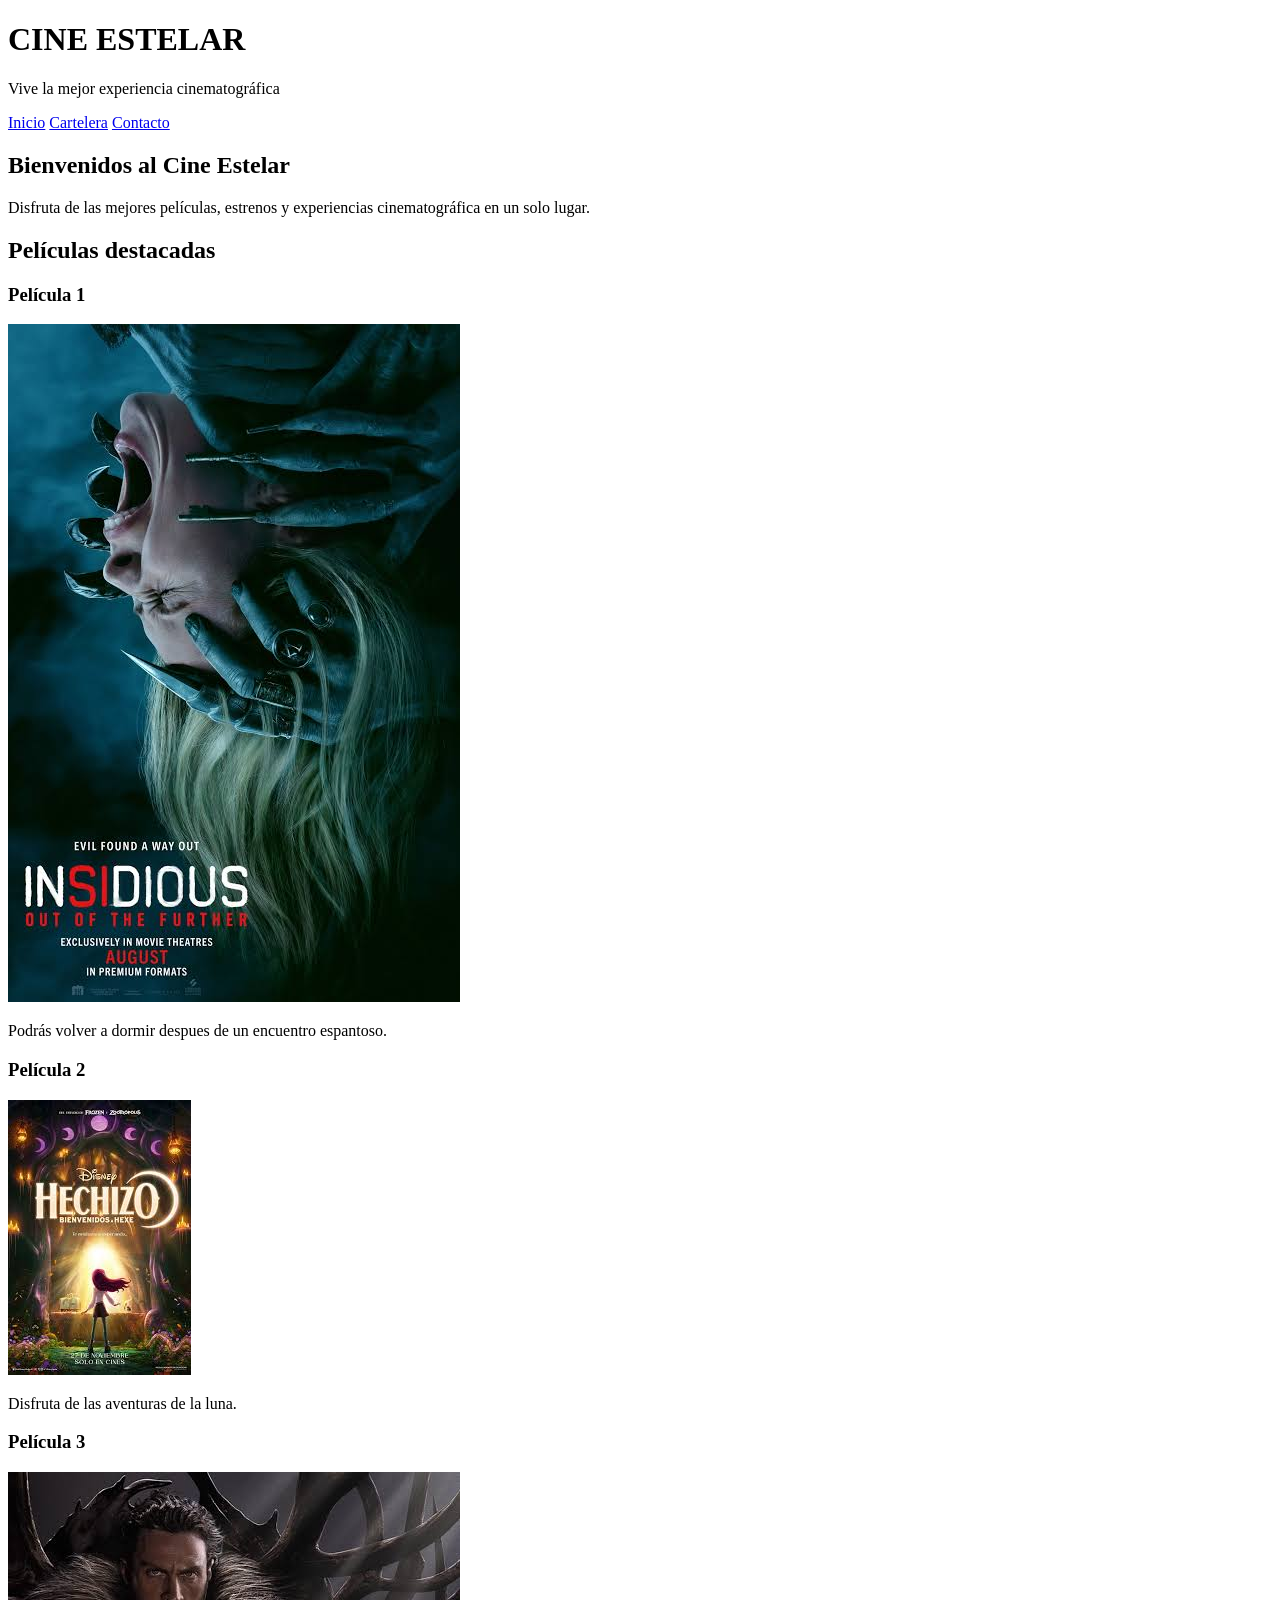
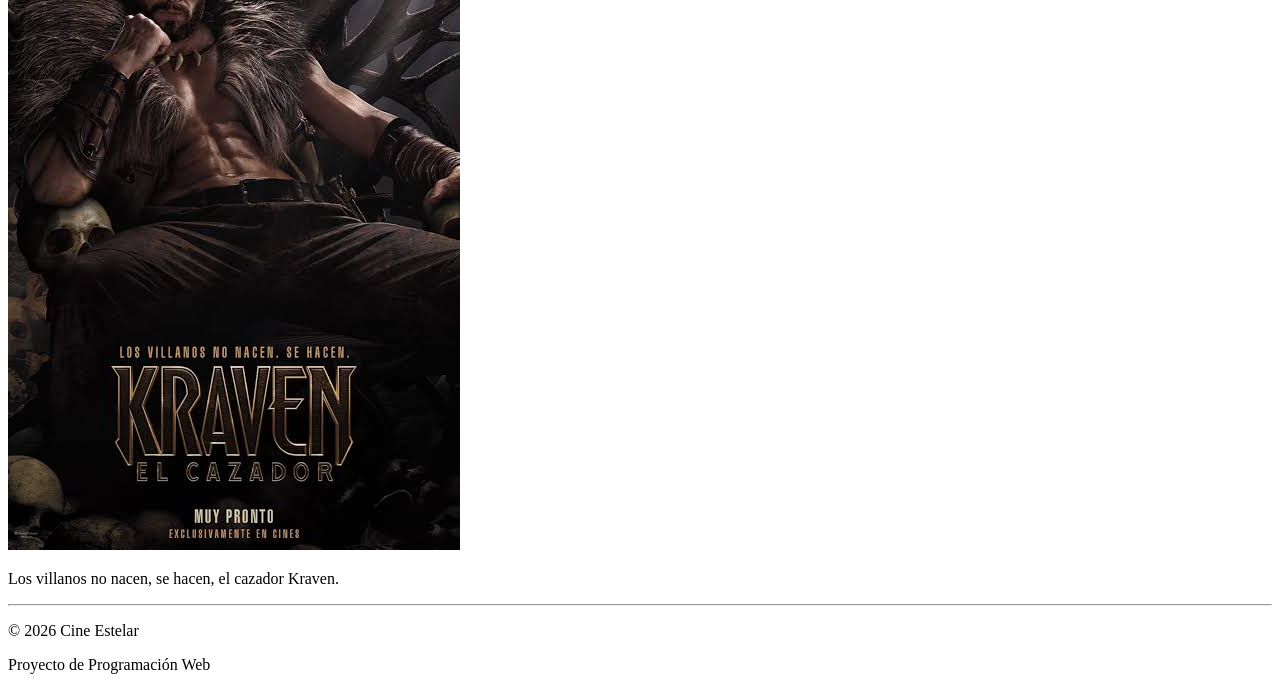
==== index.html @ 431b7093 "Primer avance del proyecto cine" ====
<!DOCTYPE html>
<html lang="es">
<head>
    <meta charset="UTF-8">
    <meta name="viewport" content="width=device-width, initial-scale=1.0">
    <title>Cine - Inicio</title>
</head>
<body>
    <header>
        <h1> CINE ESTELAR</h1>
        <P>Vive la mejor experiencia cinematográfica</P>

    <nav>
        <a href="index.html">Inicio</a>
        <a href="cartelera.html">Cartelera</a>
        <a href="contacto.html">Contacto</a>
    </nav>
    </header>

    <main>
        <section>
            <h2>Bienvenidos al Cine Estelar</h2>

            <p>
                Disfruta de las mejores películas, estrenos y 
                experiencias cinematográfica en un solo lugar.
            </p>
        </section>

        <section>
            <h2>Películas destacadas</h2>
                
                <article>
                    <h3>Película 1</h3>
                    <img src="cine/insidious.jpg" alt="imagen de insidious">
                    <p>Podrás volver a dormir despues de un encuentro espantoso.</p>
                </article>

                <article>
                    <h3>Película 2</h3>
                    <img src="cine/hechizo.jpg" alt="imagen de hechizo">
                    <p>Disfruta de las aventuras de la luna.</p>
                </article>

                <article>
                    <h3>Película 3</h3>
                    <img src="cine/kraven.jpg" alt="imagen de kraven">
                    <p>Los villanos no nacen, se hacen, el cazador Kraven.</p>
                </article>

        </section>
    </main>

    <hr>

    <footer>
        <p>&copy; 2026 Cine Estelar</p>
        <p>Proyecto de Programación Web</p>
    </footer>
</body>
</html>
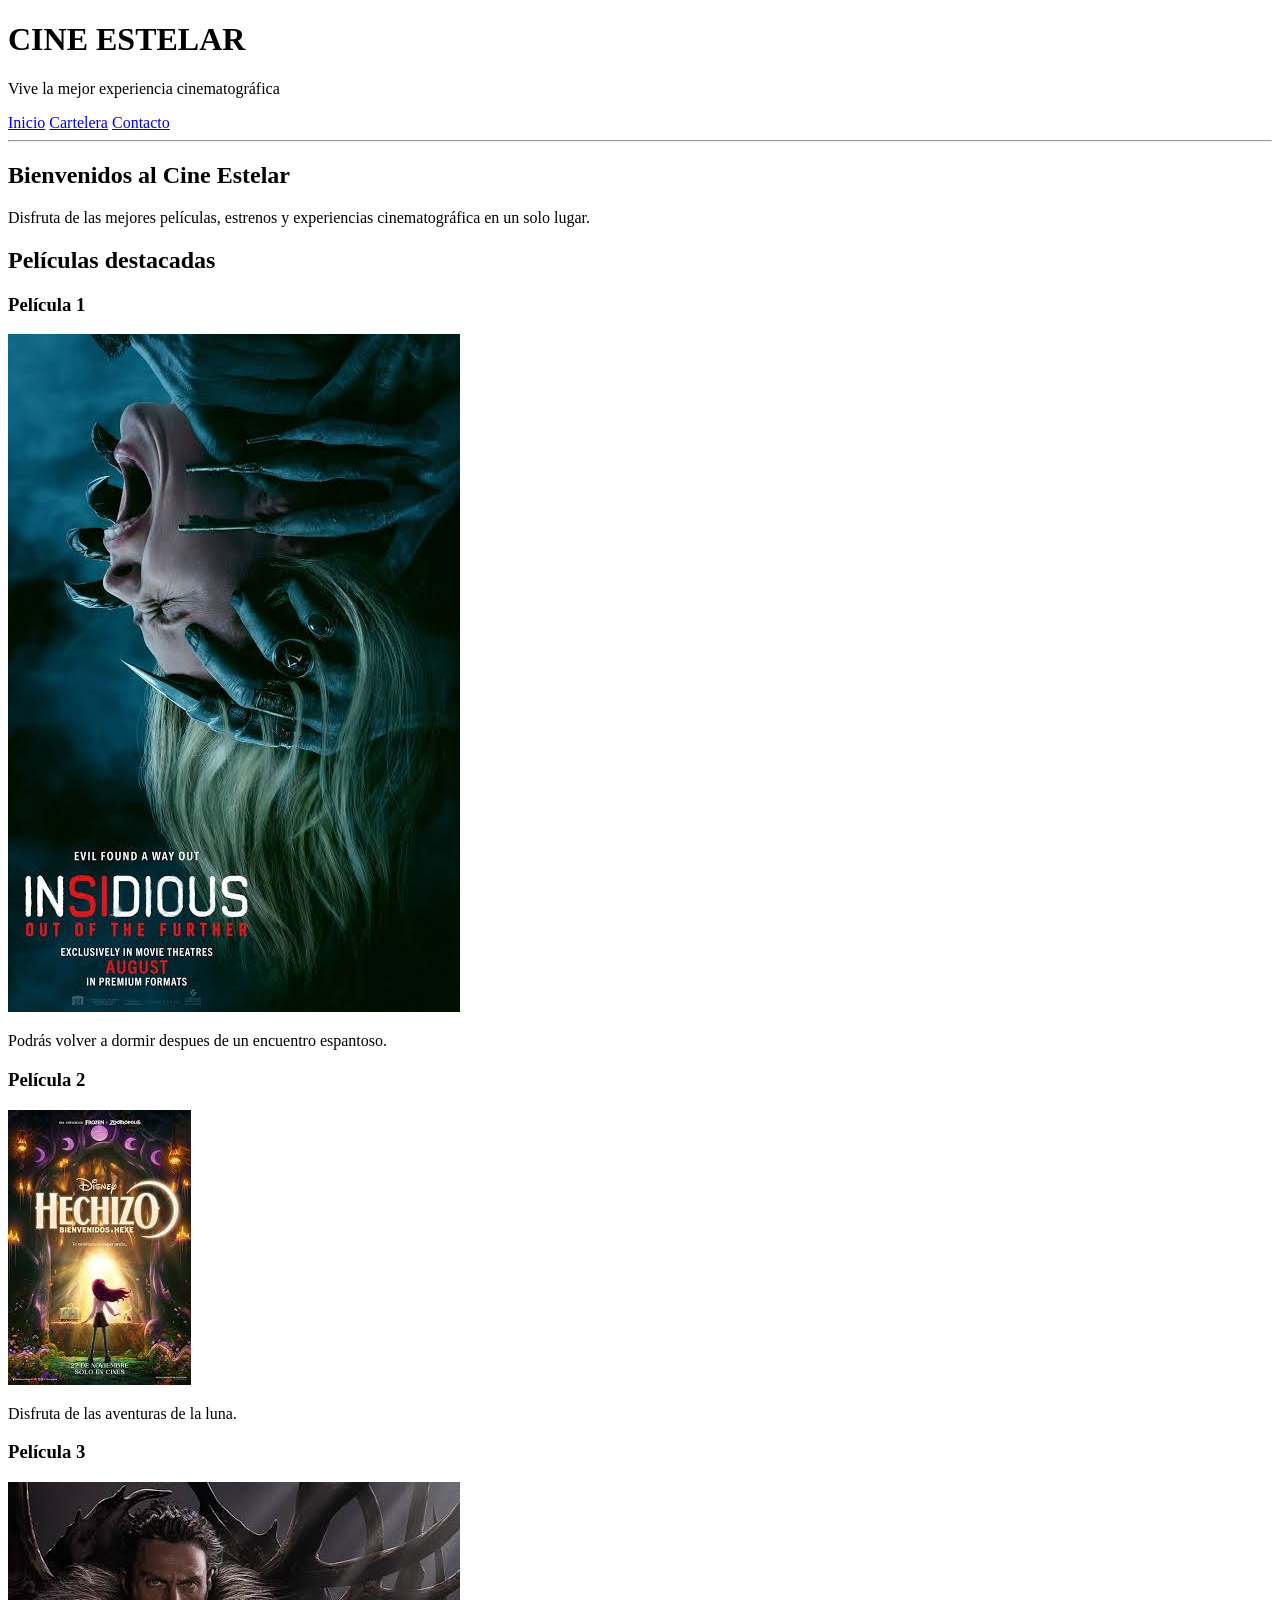
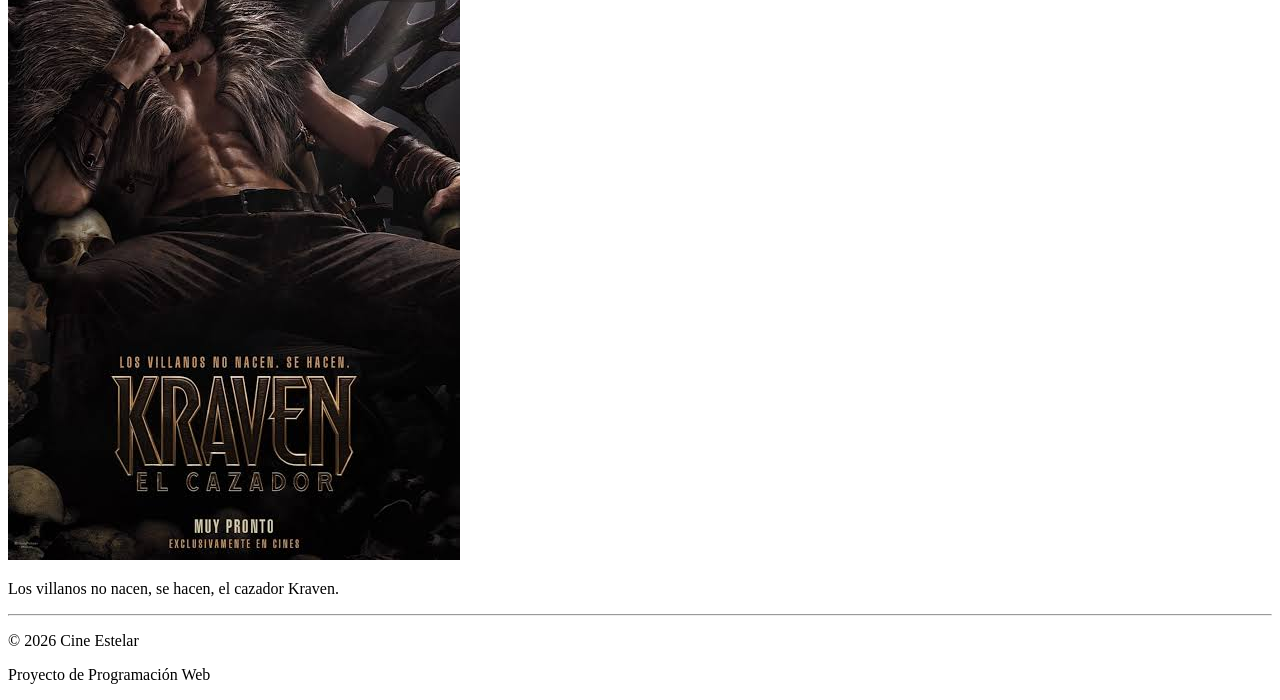
==== commit d165a39d: "Actualización de las páginas" ====
--- a/index.html
+++ b/index.html
@@ -16,6 +16,7 @@
         <a href="contacto.html">Contacto</a>
     </nav>
     </header>
+    <hr>
 
     <main>
         <section>
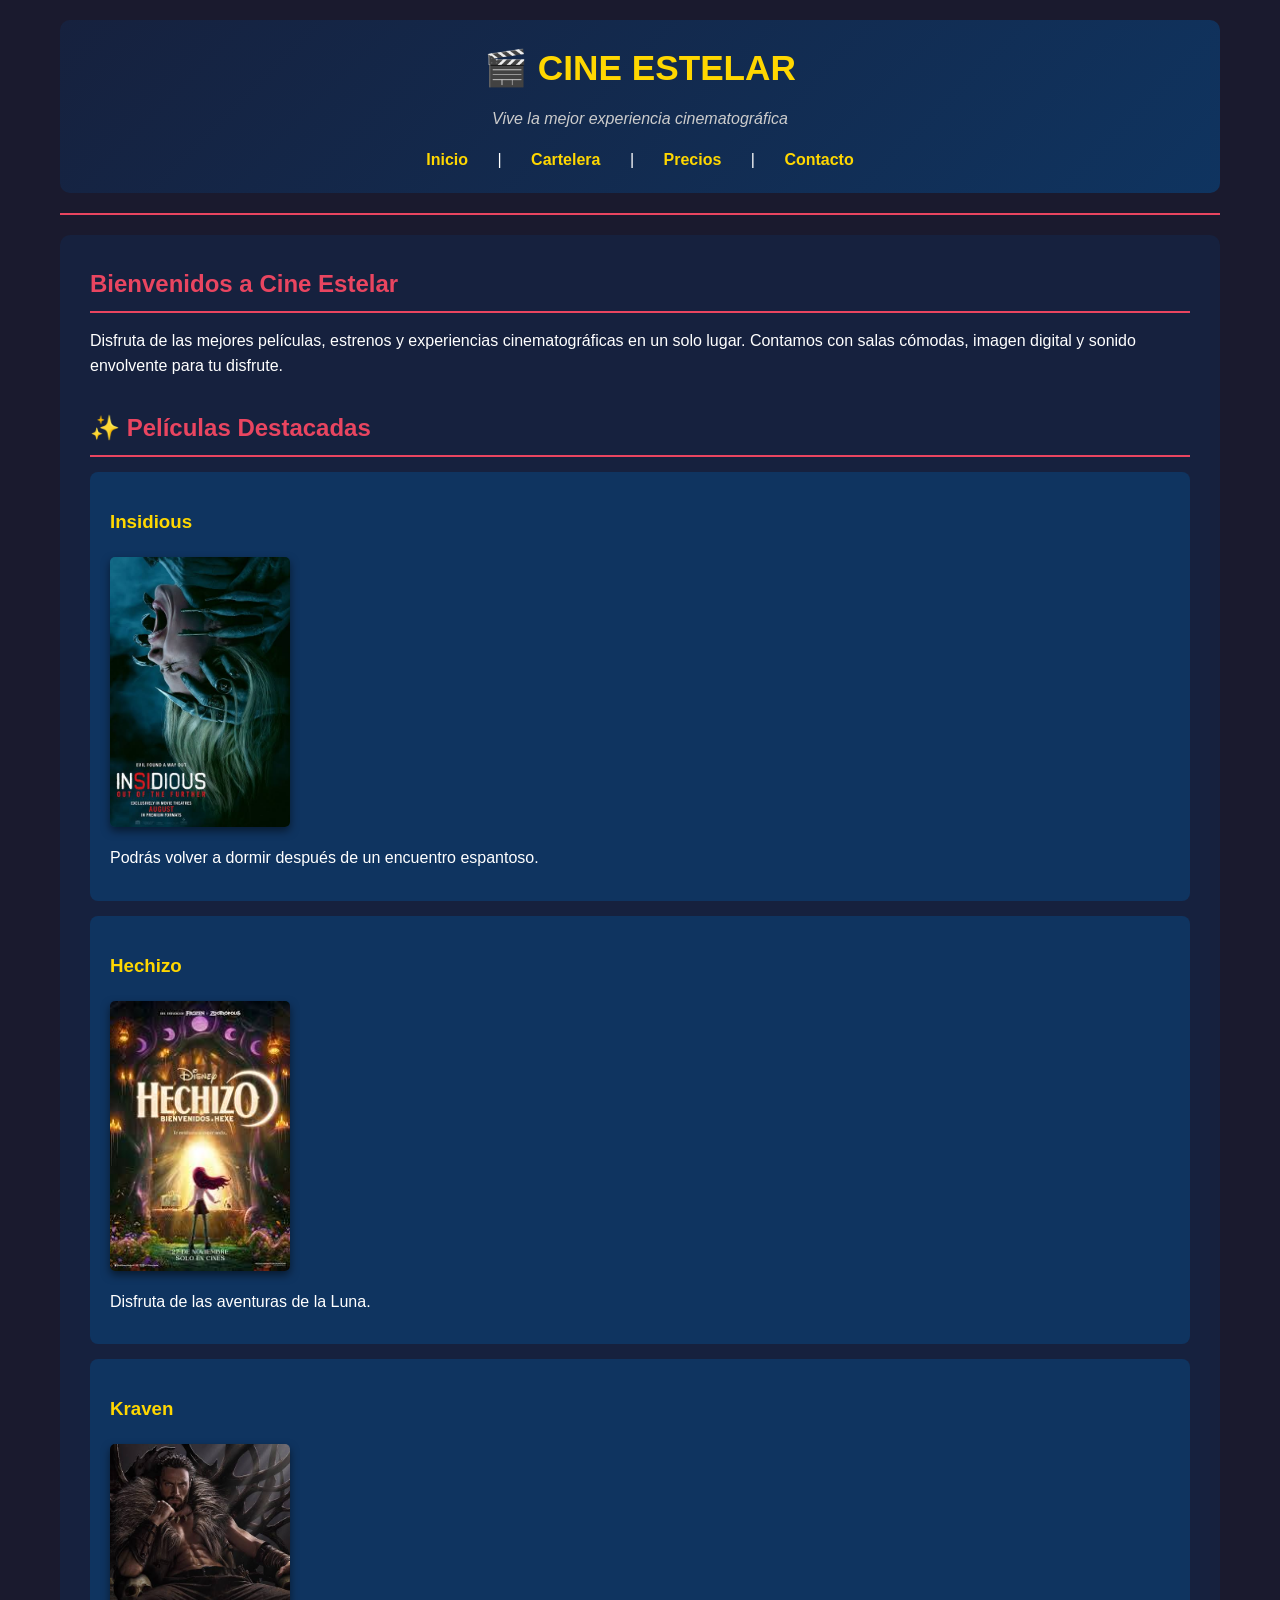
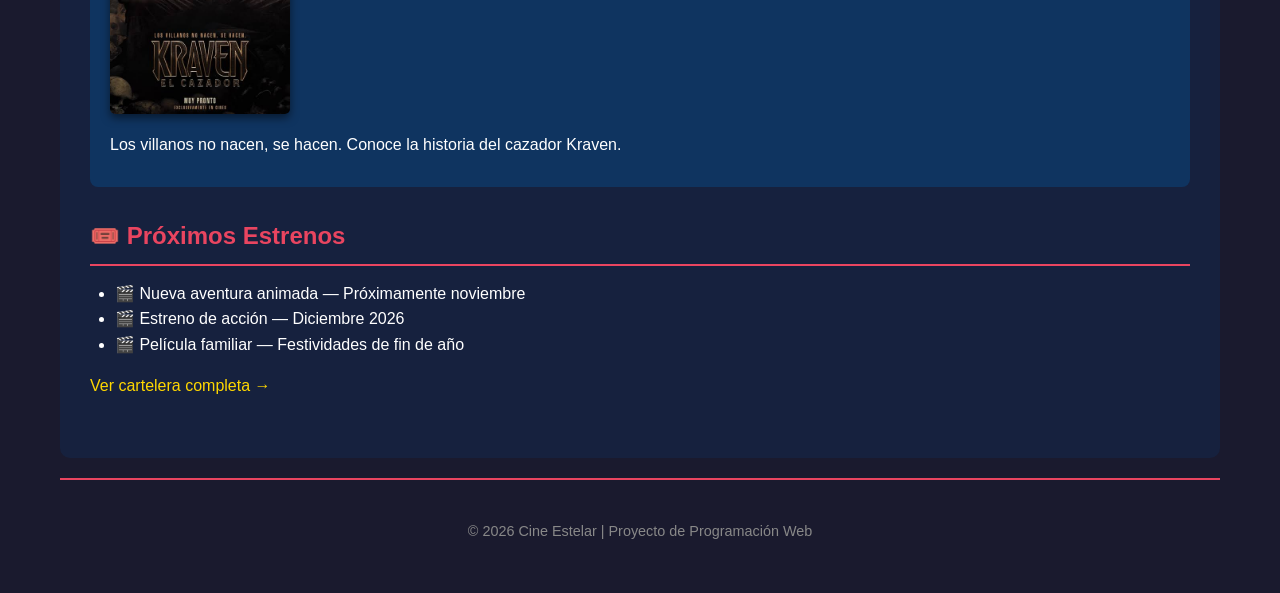
==== commit 88c5ea8b: "Proyecto Cine Estelar - Version completa" ====
--- a/index.html
+++ b/index.html
@@ -3,60 +3,59 @@
 <head>
     <meta charset="UTF-8">
     <meta name="viewport" content="width=device-width, initial-scale=1.0">
-    <title>Cine - Inicio</title>
+    <title>Inicio - Cine Estelar</title>
+    <link rel="stylesheet" href="estilos.css">
 </head>
 <body>
     <header>
-        <h1> CINE ESTELAR</h1>
-        <P>Vive la mejor experiencia cinematográfica</P>
-
-    <nav>
-        <a href="index.html">Inicio</a>
-        <a href="cartelera.html">Cartelera</a>
-        <a href="contacto.html">Contacto</a>
-    </nav>
+        <h1>🎬 CINE ESTELAR</h1>
+        <p><em>Vive la mejor experiencia cinematográfica</em></p>
+        <nav>
+            <a href="index.html">Inicio</a> |
+            <a href="cartelera.html">Cartelera</a> |
+            <a href="precios.html">Precios</a> |
+            <a href="contacto.html">Contacto</a>
+        </nav>
     </header>
     <hr>
-
     <main>
         <section>
-            <h2>Bienvenidos al Cine Estelar</h2>
-
-            <p>
-                Disfruta de las mejores películas, estrenos y 
-                experiencias cinematográfica en un solo lugar.
-            </p>
+            <h2>Bienvenidos a Cine Estelar</h2>
+            <p>Disfruta de las mejores películas, estrenos y experiencias cinematográficas en un solo lugar. Contamos con salas cómodas, imagen digital y sonido envolvente para tu disfrute.</p>
         </section>
 
         <section>
-            <h2>Películas destacadas</h2>
-                
-                <article>
-                    <h3>Película 1</h3>
-                    <img src="cine/insidious.jpg" alt="imagen de insidious">
-                    <p>Podrás volver a dormir despues de un encuentro espantoso.</p>
-                </article>
+            <h2>✨ Películas Destacadas</h2>
+            <article>
+                <h3>Insidious</h3>
+                <img src="cine/insidious.jpg" alt="imagen de insidious" width="180">
+                <p>Podrás volver a dormir después de un encuentro espantoso.</p>
+            </article>
+            <article>
+                <h3>Hechizo</h3>
+                <img src="cine/hechizo.jpg" alt="imagen de hechizo" width="180">
+                <p>Disfruta de las aventuras de la Luna.</p>
+            </article>
+            <article>
+                <h3>Kraven</h3>
+                <img src="cine/kraven.jpg" alt="imagen de kraven" width="180">
+                <p>Los villanos no nacen, se hacen. Conoce la historia del cazador Kraven.</p>
+            </article>
+        </section>
 
-                <article>
-                    <h3>Película 2</h3>
-                    <img src="cine/hechizo.jpg" alt="imagen de hechizo">
-                    <p>Disfruta de las aventuras de la luna.</p>
-                </article>
-
-                <article>
-                    <h3>Película 3</h3>
-                    <img src="cine/kraven.jpg" alt="imagen de kraven">
-                    <p>Los villanos no nacen, se hacen, el cazador Kraven.</p>
-                </article>
-
+        <section>
+            <h2>🎟️ Próximos Estrenos</h2>
+            <ul>
+                <li>🎬 Nueva aventura animada — Próximamente noviembre</li>
+                <li>🎬 Estreno de acción — Diciembre 2026</li>
+                <li>🎬 Película familiar — Festividades de fin de año</li>
+            </ul>
+            <p><a href="cartelera.html">Ver cartelera completa →</a></p>
         </section>
     </main>
-
     <hr>
-
     <footer>
-        <p>&copy; 2026 Cine Estelar</p>
-        <p>Proyecto de Programación Web</p>
+        <p>&copy; 2026 Cine Estelar | Proyecto de Programación Web</p>
     </footer>
 </body>
 </html>
--- a/estilos.css
+++ b/estilos.css
@@ -0,0 +1,218 @@
+/* ===== ESTILOS GENERALES ===== */
+* {
+    margin: 0;
+    padding: 0;
+    box-sizing: border-box;
+}
+
+body {
+    font-family: Arial, sans-serif;
+    background-color: #1a1a2e;
+    color: #ffffff;
+    line-height: 1.6;
+    max-width: 1200px;
+    margin: 0 auto;
+    padding: 20px;
+}
+
+hr {
+    border: 1px solid #e94560;
+    margin: 20px 0;
+}
+
+a {
+    color: #ffd700;
+    text-decoration: none;
+}
+
+a:hover {
+    color: #ffffff;
+    text-decoration: underline;
+}
+
+/* ===== ENCABEZADO Y NAVEGACIÓN ===== */
+header {
+    text-align: center;
+    padding: 20px;
+    background: linear-gradient(135deg, #16213e, #0f3460);
+    border-radius: 10px;
+    margin-bottom: 20px;
+}
+
+header h1 {
+    color: #ffd700;
+    font-size: 2.2em;
+    margin-bottom: 10px;
+}
+
+header p {
+    font-style: italic;
+    color: #ccc;
+    margin-bottom: 15px;
+}
+
+nav {
+    margin-top: 10px;
+}
+
+nav a {
+    margin: 0 10px;
+    font-weight: bold;
+    padding: 8px 15px;
+    border-radius: 5px;
+    transition: background 0.3s;
+}
+
+nav a:hover {
+    background-color: #e94560;
+    text-decoration: none;
+}
+
+/* ===== SECCIONES Y CONTENIDO ===== */
+main {
+    background-color: #16213e;
+    padding: 30px;
+    border-radius: 10px;
+}
+
+section {
+    margin-bottom: 30px;
+}
+
+h2 {
+    color: #e94560;
+    margin-bottom: 15px;
+    border-bottom: 2px solid #e94560;
+    padding-bottom: 8px;
+}
+
+h3 {
+    color: #ffd700;
+    margin: 15px 0 10px;
+}
+
+h4 {
+    color: #aaa;
+    margin: 10px 0 5px;
+}
+
+p {
+    margin-bottom: 10px;
+}
+
+ul {
+    margin-left: 25px;
+    margin-bottom: 15px;
+}
+
+article {
+    background-color: #0f3460;
+    padding: 20px;
+    margin-bottom: 15px;
+    border-radius: 8px;
+    transition: transform 0.2s;
+}
+
+article:hover {
+    transform: scale(1.02);
+}
+
+img {
+    border-radius: 5px;
+    margin: 10px 0;
+    box-shadow: 0 4px 8px rgba(0,0,0,0.5);
+}
+
+/* ===== TABLAS ===== */
+table {
+    width: 100%;
+    border-collapse: collapse;
+    margin: 15px 0;
+}
+
+th, td {
+    padding: 12px;
+    text-align: left;
+    border: 1px solid #0f3460;
+}
+
+th {
+    background-color: #e94560;
+    color: white;
+}
+
+tr:nth-child(even) {
+    background-color: #1a1a2e;
+}
+
+tr:hover {
+    background-color: #0f3460;
+}
+
+/* ===== FORMULARIO ===== */
+fieldset {
+    border: 2px solid #e94560;
+    border-radius: 8px;
+    padding: 20px;
+    margin-bottom: 20px;
+}
+
+legend {
+    color: #ffd700;
+    font-weight: bold;
+    padding: 0 10px;
+    font-size: 1.1em;
+}
+
+label {
+    display: block;
+    margin: 10px 0 5px;
+}
+
+input, textarea {
+    width: 100%;
+    padding: 10px;
+    border: none;
+    border-radius: 5px;
+    background-color: #1a1a2e;
+    color: white;
+    font-size: 1em;
+}
+
+button {
+    padding: 12px 25px;
+    margin: 10px 10px 10px 0;
+    border: none;
+    border-radius: 5px;
+    font-size: 1em;
+    font-weight: bold;
+    cursor: pointer;
+    transition: background 0.3s;
+}
+
+button[type="submit"] {
+    background-color: #28a745;
+    color: white;
+}
+
+button[type="submit"]:hover {
+    background-color: #218838;
+}
+
+button[type="reset"] {
+    background-color: #dc3545;
+    color: white;
+}
+
+button[type="reset"]:hover {
+    background-color: #c82333;
+}
+
+/* ===== PIE DE PÁGINA ===== */
+footer {
+    text-align: center;
+    padding: 20px;
+    color: #888;
+    font-size: 0.9em;
+    margin-top: 20px;
+}
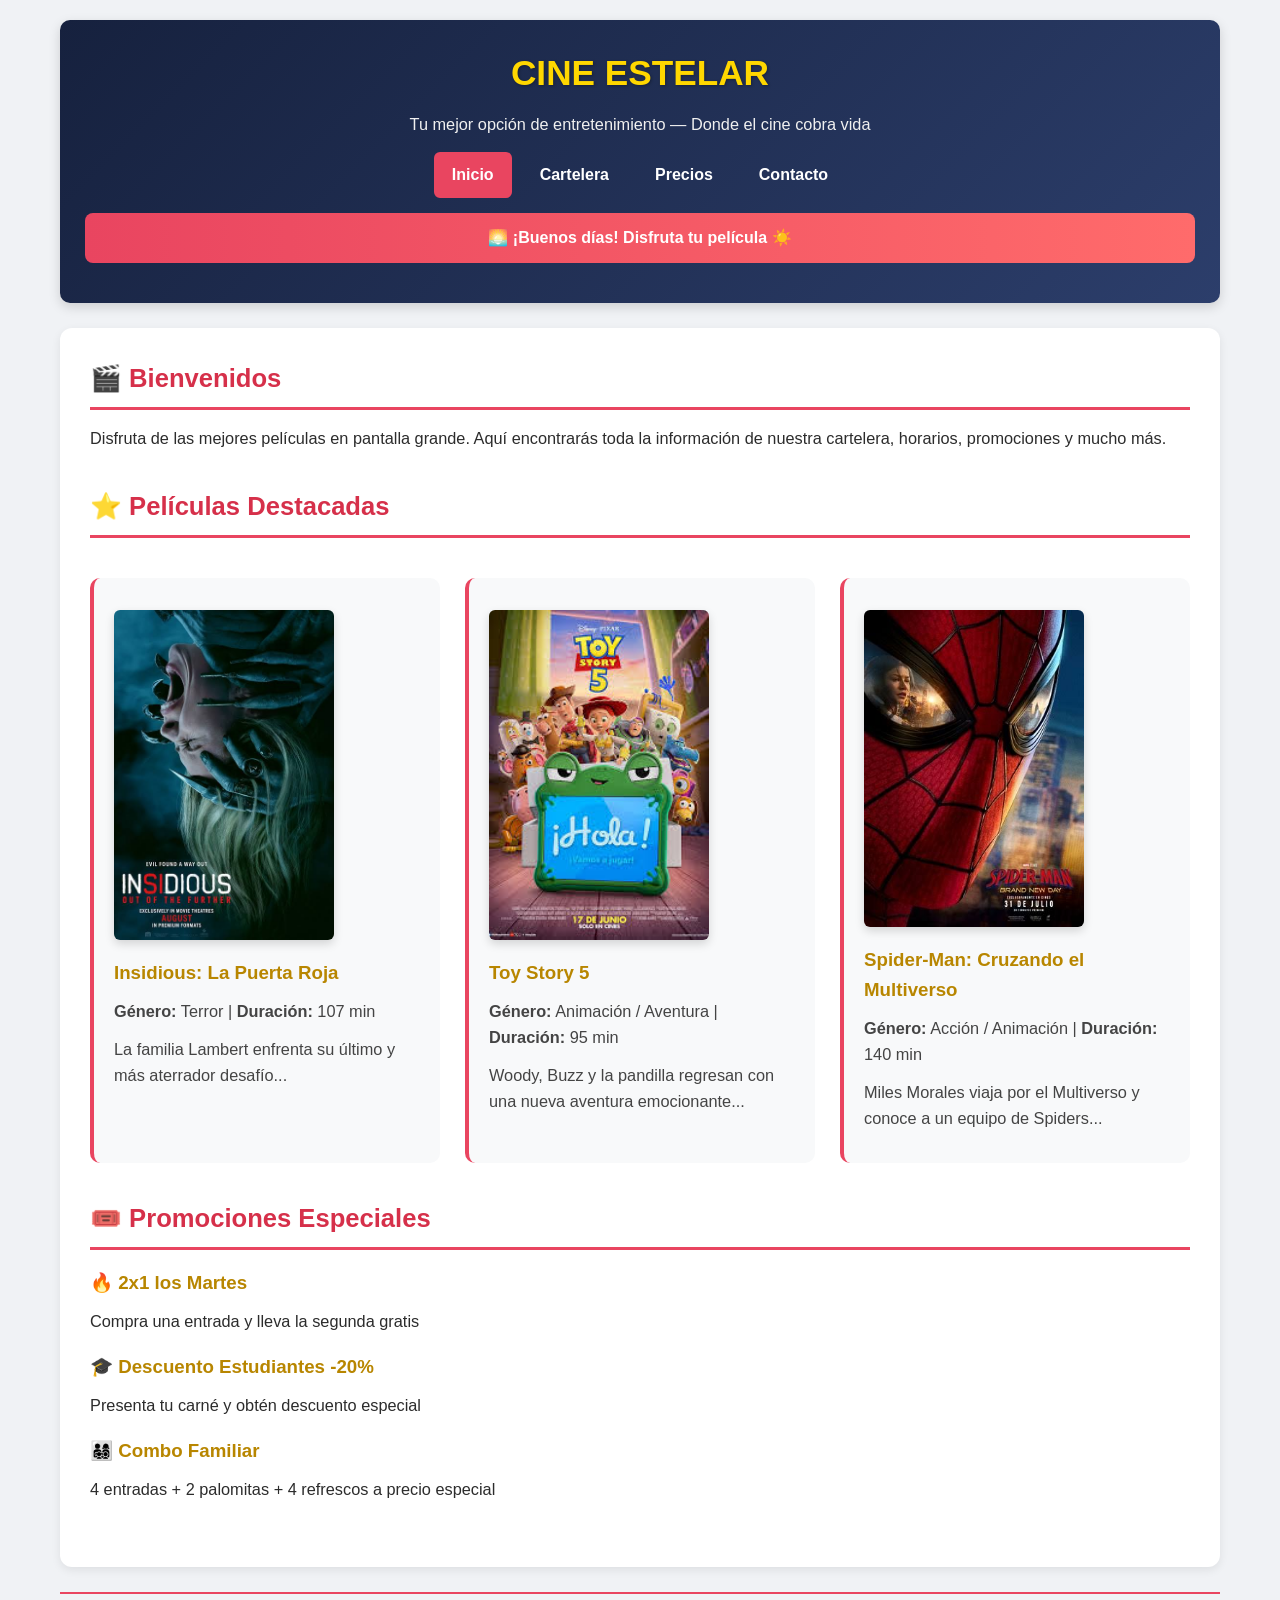
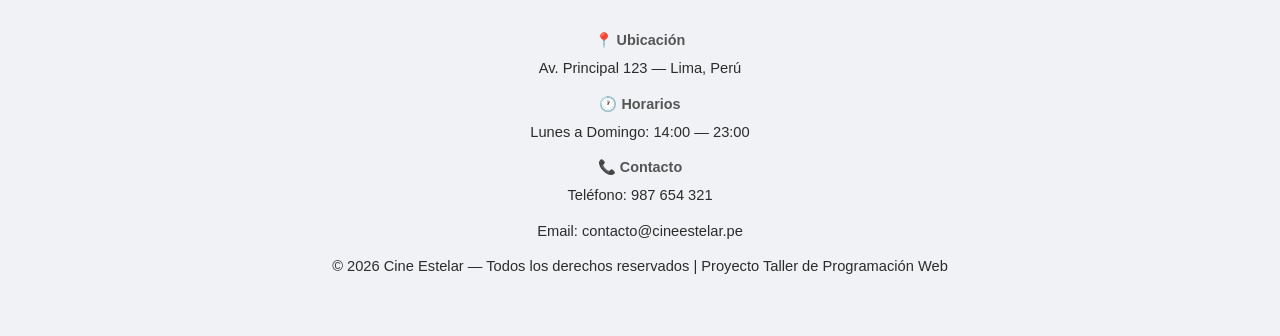
==== commit db5d2069: "Actualización completa" ====
--- a/index.html
+++ b/index.html
@@ -3,59 +3,87 @@
 <head>
     <meta charset="UTF-8">
     <meta name="viewport" content="width=device-width, initial-scale=1.0">
-    <title>Inicio - Cine Estelar</title>
+    <title>Inicio — Cine Estelar</title>
     <link rel="stylesheet" href="estilos.css">
 </head>
 <body>
     <header>
-        <h1>🎬 CINE ESTELAR</h1>
-        <p><em>Vive la mejor experiencia cinematográfica</em></p>
+        <h1> CINE ESTELAR </h1>
+        <p>Tu mejor opción de entretenimiento — Donde el cine cobra vida</p>
         <nav>
-            <a href="index.html">Inicio</a> |
-            <a href="cartelera.html">Cartelera</a> |
-            <a href="precios.html">Precios</a> |
+            <a href="index.html">Inicio</a>
+            <a href="cartelera.html">Cartelera</a>
+            <a href="precios.html">Precios</a>
             <a href="contacto.html">Contacto</a>
         </nav>
     </header>
-    <hr>
+
     <main>
-        <section>
-            <h2>Bienvenidos a Cine Estelar</h2>
-            <p>Disfruta de las mejores películas, estrenos y experiencias cinematográficas en un solo lugar. Contamos con salas cómodas, imagen digital y sonido envolvente para tu disfrute.</p>
+        <section class="bienvenida">
+            <h2>🎬 Bienvenidos</h2>
+            <p>Disfruta de las mejores películas en pantalla grande. Aquí encontrarás toda la información de nuestra cartelera, horarios, promociones y mucho más.</p>
         </section>
 
-        <section>
-            <h2>✨ Películas Destacadas</h2>
-            <article>
-                <h3>Insidious</h3>
-                <img src="cine/insidious.jpg" alt="imagen de insidious" width="180">
-                <p>Podrás volver a dormir después de un encuentro espantoso.</p>
+        <section class="destacadas">
+            <h2>⭐ Películas Destacadas</h2>
+            <article class="pelicula-destacada" data-genero="terror">
+                <img src="cine/insidious.jpg" alt="Insidious — La Puerta Roja" loading="lazy">
+                <h3>Insidious: La Puerta Roja</h3>
+                <p><strong>Género:</strong> Terror | <strong>Duración:</strong> 107 min</p>
+                <p>La familia Lambert enfrenta su último y más aterrador desafío...</p>
             </article>
-            <article>
-                <h3>Hechizo</h3>
-                <img src="cine/hechizo.jpg" alt="imagen de hechizo" width="180">
-                <p>Disfruta de las aventuras de la Luna.</p>
+
+            <article class="pelicula-destacada" data-genero="animacion">
+                <img src="cine/toy store.jpg" alt="Toy Story 5" loading="lazy">
+                <h3>Toy Story 5</h3>
+                <p><strong>Género:</strong> Animación / Aventura | <strong>Duración:</strong> 95 min</p>
+                <p>Woody, Buzz y la pandilla regresan con una nueva aventura emocionante...</p>
             </article>
-            <article>
-                <h3>Kraven</h3>
-                <img src="cine/kraven.jpg" alt="imagen de kraven" width="180">
-                <p>Los villanos no nacen, se hacen. Conoce la historia del cazador Kraven.</p>
+
+            <article class="pelicula-destacada" data-genero="accion">
+                <img src="cine/spiderman.jpg" alt="Spider-Man" loading="lazy">
+                <h3>Spider-Man: Cruzando el Multiverso</h3>
+                <p><strong>Género:</strong> Acción / Animación | <strong>Duración:</strong> 140 min</p>
+                <p>Miles Morales viaja por el Multiverso y conoce a un equipo de Spiders...</p>
             </article>
         </section>
 
-        <section>
-            <h2>🎟️ Próximos Estrenos</h2>
-            <ul>
-                <li>🎬 Nueva aventura animada — Próximamente noviembre</li>
-                <li>🎬 Estreno de acción — Diciembre 2026</li>
-                <li>🎬 Película familiar — Festividades de fin de año</li>
-            </ul>
-            <p><a href="cartelera.html">Ver cartelera completa →</a></p>
+        <section class="promociones">
+            <h2>🎟️ Promociones Especiales</h2>
+            <div class="tarjeta-promocion">
+                <h3>🔥 2x1 los Martes</h3>
+                <p>Compra una entrada y lleva la segunda gratis</p>
+            </div>
+            <div class="tarjeta-promocion">
+                <h3>🎓 Descuento Estudiantes -20%</h3>
+                <p>Presenta tu carné y obtén descuento especial</p>
+            </div>
+            <div class="tarjeta-promocion">
+                <h3>👨‍👩‍👧‍👦 Combo Familiar</h3>
+                <p>4 entradas + 2 palomitas + 4 refrescos a precio especial</p>
+            </div>
         </section>
     </main>
-    <hr>
+
     <footer>
-        <p>&copy; 2026 Cine Estelar | Proyecto de Programación Web</p>
+        <div class="contenido-pie">
+            <div>
+                <h4>📍 Ubicación</h4>
+                <p>Av. Principal 123 — Lima, Perú</p>
+            </div>
+            <div>
+                <h4>🕐 Horarios</h4>
+                <p>Lunes a Domingo: 14:00 — 23:00</p>
+            </div>
+            <div>
+                <h4>📞 Contacto</h4>
+                <p>Teléfono: 987 654 321</p>
+                <p>Email: contacto@cineestelar.pe</p>
+            </div>
+        </div>
+        <p class="derechos">&copy; 2026 Cine Estelar — Todos los derechos reservados | Proyecto Taller de Programación Web</p>
     </footer>
+
+    <script src="script.js"></script>
 </body>
-</html>+</html>
--- a/estilos.css
+++ b/estilos.css
@@ -1,4 +1,4 @@
-/* ===== ESTILOS GENERALES ===== */
+/* ===== ESTILOS GENERALES CORREGIDOS ===== */
 * {
     margin: 0;
     padding: 0;
@@ -7,8 +7,8 @@
 
 body {
     font-family: Arial, sans-serif;
-    background-color: #1a1a2e;
-    color: #ffffff;
+    background-color: #f0f2f5;  /* Fondo claro en lugar de oscuro */
+    color: #1a1a2e;              /* Letra azul oscura — MUY legible */
     line-height: 1.6;
     max-width: 1200px;
     margin: 0 auto;
@@ -21,106 +21,124 @@
 }
 
 a {
-    color: #ffd700;
+    color: #d6304a;
     text-decoration: none;
 }
-
 a:hover {
-    color: #ffffff;
+    color: #b8243d;
     text-decoration: underline;
 }
 
-/* ===== ENCABEZADO Y NAVEGACIÓN ===== */
+/* ===== NAVEGACIÓN Y ENCABEZADO ===== */
 header {
     text-align: center;
-    padding: 20px;
-    background: linear-gradient(135deg, #16213e, #0f3460);
+    padding: 25px;
+    background: linear-gradient(135deg, #16213e, #2c3e6b);
     border-radius: 10px;
-    margin-bottom: 20px;
-}
-
+    margin-bottom: 25px;
+    box-shadow: 0 4px 12px rgba(0,0,0,0.15);
+}
 header h1 {
     color: #ffd700;
     font-size: 2.2em;
     margin-bottom: 10px;
-}
-
+    text-shadow: 1px 1px 3px rgba(0,0,0,0.3);
+}
 header p {
-    font-style: italic;
-    color: #ccc;
+    color: #f0f0f0;
     margin-bottom: 15px;
 }
 
 nav {
     margin-top: 10px;
-}
-
+    display: flex;
+    flex-wrap: wrap;
+    justify-content: center;
+    gap: 10px;
+}
 nav a {
-    margin: 0 10px;
+    margin: 0;
     font-weight: bold;
-    padding: 8px 15px;
-    border-radius: 5px;
-    transition: background 0.3s;
-}
-
-nav a:hover {
+    padding: 10px 18px;
+    border-radius: 6px;
+    transition: all 0.3s ease;
+    color: #ffffff;
+}
+nav a:hover,
+nav a.activo {
     background-color: #e94560;
+    color: #ffffff;
     text-decoration: none;
 }
 
-/* ===== SECCIONES Y CONTENIDO ===== */
+/* ===== CONTENIDO PRINCIPAL ===== */
 main {
-    background-color: #16213e;
+    background-color: #ffffff;  /* Fondo blanco — máxima claridad */
     padding: 30px;
-    border-radius: 10px;
+    border-radius: 12px;
+    box-shadow: 0 3px 10px rgba(0,0,0,0.08);
 }
 
 section {
-    margin-bottom: 30px;
+    margin-bottom: 35px;
 }
 
 h2 {
-    color: #e94560;
+    color: #d6304a;
     margin-bottom: 15px;
-    border-bottom: 2px solid #e94560;
+    border-bottom: 3px solid #e94560;
     padding-bottom: 8px;
-}
-
+    font-size: 1.6em;
+}
 h3 {
-    color: #ffd700;
-    margin: 15px 0 10px;
-}
-
+    color: #b88600;
+    margin: 18px 0 10px;
+}
 h4 {
-    color: #aaa;
+    color: #555555;
     margin: 10px 0 5px;
 }
 
 p {
-    margin-bottom: 10px;
+    margin-bottom: 12px;
+    color: #2c2c2c;  /* Texto gris oscuro — fácil de leer */
+    font-size: 1.02em;
 }
 
 ul {
     margin-left: 25px;
     margin-bottom: 15px;
-}
-
+    color: #2c2c2c;
+}
+
+/* ===== TARJETAS DE PELÍCULAS ===== */
 article {
-    background-color: #0f3460;
+    background-color: #f8f9fa;  /* Fondo gris muy claro */
     padding: 20px;
     margin-bottom: 15px;
-    border-radius: 8px;
-    transition: transform 0.2s;
-}
-
+    border-radius: 10px;
+    transition: transform 0.2s, box-shadow 0.2s;
+    border-left: 4px solid #e94560;
+}
 article:hover {
     transform: scale(1.02);
+    box-shadow: 0 5px 15px rgba(0,0,0,0.1);
+}
+article h3 {
+    color: #b88600;
+}
+article p {
+    color: #444444;
 }
 
 img {
-    border-radius: 5px;
-    margin: 10px 0;
-    box-shadow: 0 4px 8px rgba(0,0,0,0.5);
+    display: block;
+    width: 100%;
+    max-width: 220px;
+    height: auto;
+    border-radius: 6px;
+    margin: 12px 0;
+    box-shadow: 0 4px 10px rgba(0,0,0,0.15);
 }
 
 /* ===== TABLAS ===== */
@@ -128,82 +146,86 @@
     width: 100%;
     border-collapse: collapse;
     margin: 15px 0;
-}
-
+    background-color: #ffffff;
+    border-radius: 8px;
+    overflow: hidden;
+    box-shadow: 0 2px 8px rgba(0,0,0,0.08);
+}
 th, td {
-    padding: 12px;
+    padding: 14px;
     text-align: left;
-    border: 1px solid #0f3460;
-}
-
+    border-bottom: 1px solid #e0e0e0;
+}
 th {
     background-color: #e94560;
-    color: white;
-}
-
+    color: #ffffff;
+    font-weight: bold;
+}
 tr:nth-child(even) {
-    background-color: #1a1a2e;
-}
-
+    background-color: #f8f9fa;
+}
 tr:hover {
-    background-color: #0f3460;
+    background-color: #fef2f4;
 }
 
 /* ===== FORMULARIO ===== */
 fieldset {
     border: 2px solid #e94560;
-    border-radius: 8px;
-    padding: 20px;
+    border-radius: 10px;
+    padding: 25px;
     margin-bottom: 20px;
-}
-
+    background-color: #fef9f9;
+}
 legend {
-    color: #ffd700;
+    color: #d6304a;
     font-weight: bold;
     padding: 0 10px;
-    font-size: 1.1em;
-}
-
+    font-size: 1.15em;
+}
 label {
     display: block;
-    margin: 10px 0 5px;
-}
-
+    margin: 12px 0 5px;
+    color: #333333;
+    font-weight: 600;
+}
 input, textarea {
     width: 100%;
-    padding: 10px;
-    border: none;
-    border-radius: 5px;
-    background-color: #1a1a2e;
-    color: white;
+    padding: 12px;
+    border: 1px solid #ccc;
+    border-radius: 6px;
+    background-color: #ffffff;
+    color: #1a1a2e;
     font-size: 1em;
-}
-
+    transition: border 0.3s;
+}
+input:focus, textarea:focus {
+    border-color: #e94560;
+    outline: none;
+}
 button {
-    padding: 12px 25px;
+    padding: 12px 28px;
     margin: 10px 10px 10px 0;
     border: none;
-    border-radius: 5px;
+    border-radius: 6px;
     font-size: 1em;
     font-weight: bold;
     cursor: pointer;
-    transition: background 0.3s;
-}
-
+    transition: background 0.3s, transform 0.2s;
+}
+button:hover {
+    transform: translateY(-2px);
+}
 button[type="submit"] {
     background-color: #28a745;
-    color: white;
-}
-
+    color: #ffffff;
+}
 button[type="submit"]:hover {
     background-color: #218838;
 }
-
 button[type="reset"] {
     background-color: #dc3545;
-    color: white;
-}
-
+    color: #ffffff;
+}
 button[type="reset"]:hover {
     background-color: #c82333;
 }
@@ -211,8 +233,83 @@
 /* ===== PIE DE PÁGINA ===== */
 footer {
     text-align: center;
-    padding: 20px;
-    color: #888;
+    padding: 25px;
+    color: #666666;
     font-size: 0.9em;
-    margin-top: 20px;
+    margin-top: 25px;
+    border-top: 2px solid #e94560;
+}
+
+/* ===== REJILLA Y RESPONSIVO ===== */
+section:has(> article) {
+    display: grid;
+    grid-template-columns: repeat(auto-fit, minmax(260px, 1fr));
+    gap: 25px;
+}
+section:has(> article) > h2,
+section:has(> article) > p {
+    grid-column: 1 / -1;
+}
+section:has(> article) > article {
+    margin-bottom: 0;
+}
+
+.tabla-responsive {
+    overflow-x: auto;
+}
+
+a:focus-visible,
+button:focus-visible,
+input:focus-visible,
+textarea:focus-visible {
+    outline: 3px solid #ffd700;
+    outline-offset: 2px;
+}
+
+/* TABLETAS */
+@media (max-width: 768px) {
+    body {
+        padding: 12px;
+    }
+    main {
+        padding: 20px;
+    }
+    header h1 {
+        font-size: 1.8em;
+    }
+    nav a {
+        padding: 8px 14px;
+    }
+}
+
+/* CELULARES */
+@media (max-width: 480px) {
+    body {
+        padding: 8px;
+    }
+    main {
+        padding: 15px;
+    }
+    header {
+        padding: 18px;
+    }
+    header h1 {
+        font-size: 1.5em;
+    }
+    nav {
+        flex-direction: column;
+        align-items: stretch;
+        text-align: center;
+    }
+    th, td {
+        padding: 10px;
+        font-size: 0.9em;
+    }
+    button {
+        width: 100%;
+        margin: 8px 0;
+    }
+    article:hover {
+        transform: none;
+    }
 }
